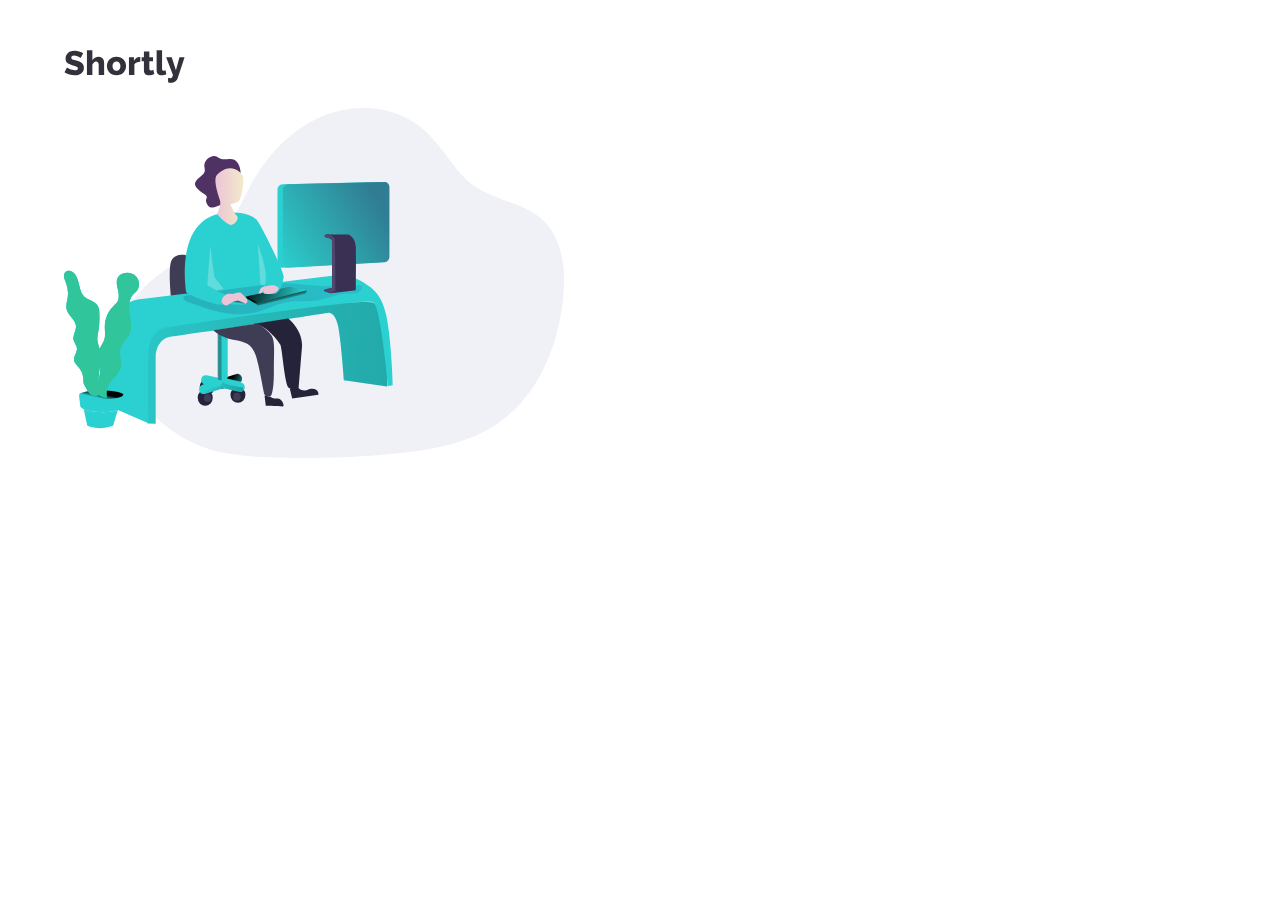
==== index.html @ 1014b9b8 "primer commit inicios" ====
<!DOCTYPE html> 
<html lang="en">
<head>
  <meta charset="UTF-8">
  <meta name="viewport" content="width=device-width, initial-scale=1.0"> <!-- displays site properly based on user's device -->

  <link rel="icon" type="image/png" sizes="32x32" href="./images/favicon-32x32.png">
  <link rel="stylesheet" href="./styles/normalize.css">
  <link rel="preconnect" href="https://fonts.googleapis.com">
  <link rel="preconnect" href="https://fonts.gstatic.com" crossorigin>
  <link href="https://fonts.googleapis.com/css2?family=Poppins:wght@500;700&display=swap" rel="stylesheet">
  <link rel="stylesheet" href="https://use.fontawesome.com/releases/v5.8.1/css/all.css" integrity="sha384-50oBUHEmvpQ+1lW4y57PTFmhCaXp0ML5d60M1M7uH2+nqUivzIebhndOJK28anvf" crossorigin="anonymous">
  <link rel="stylesheet" href="./styles/styles.css">
  <title>SHORTLY</title>
  
</head>
<body class="container">
  <header class="header">
    <a href="#"><img src="./images/logo.svg" alt="Logo"></a>
    <a id="menu-burguer-icon" href=""><i class="fas fa-bars burguer"></i></a>
  </header>
  <nav class="menu-burguer" id="menu-burguer">
    <ul>
      <div class="menu-burguer_menu">
        <li><a href="#">Features</a></li>
        <li><a href="#">Pricing</a></li>
        <li><a href="#">Resources</a></li>
      </div>
      <div class="menu-burguer_login">
        <div class="menu-burguer_login-small">
          <li><a href="#">Login</a></li>
          <li><a href="#">Sign Up</a></li>
        </div>
      </div>
    </ul>
  </nav>

  <section class="section-img">
    <img src="./images/illustration-working.svg" alt="working">
  </section>

  <script src="./js/index.js"></script>
</body>
</html>
---- styles/styles.css ----
:root { 
  /* Primary color */
  --cyan: hsl(180, 66%, 49%);
  --dark-violet: hsl(257, 27%, 26%);

  /* Secondary color */
  --red: hsl(0, 87%, 67%);

  /*  Neutral color */
  --gray: hsl(0, 0%, 75%);
  --grayish-violet: hsl(257, 7%, 63%);
  --very-dark-blue: hsl(255, 11%, 22%);
  --very-dark-violet: hsl(260, 8%, 14%);
  

  /* Typography */
  --font-size: 1.8rem;

  /* Font family */
  --font-family: 'Poppins', sans-serif;
  --font-weight-normal: 500;
  --font-weight-bold: 700;
}
html {
  box-sizing: border-box;
  font-size: 62.5%;
}
*, *:before, *:after {
  box-sizing: inherit;
}
body {
  font-family: var(--font-family);
  font-size: var(--font-size);
}
.container {
  width: 90%;
  max-width: 140rem;
  margin: 0 auto;
}

/* Header */
.header {
  padding-top: 5rem;
  display: flex;
  align-items: center;
  justify-content: space-between;
}
.header h1 {
  font-size: 3rem;
  font-weight: var(--font-weight-bold);
  margin: 0;
  padding: 0;
}
.burguer {
  font-size: 3rem;
  cursor: pointer;
  color: var(--grayish-violet);
}
.section-img {
  margin-top: 2rem;
}
.section-img  img{
  width: 500px;
  height: 350px;
  background-size: cover;
  background-position: center;
  background-repeat: no-repeat; 
}
.active {
  display: block !important;
}

.menu-burguer {
  display: none;
  position: fixed;
  width: 65%;
}
.menu-burguer ul {
  background: var(--dark-violet);
  text-align: center;
  list-style: none;
  padding: 2rem 0 ;
  border-radius: 1rem;
}
.menu-burguer ul li {
  padding: 2rem 0;
  font-weight: var(--font-weight-bold);
  color: var(--very-dark-blue);
}
.menu-burguer ul li a {
  color: white;
  text-decoration: none;
}
.menu-burguer_login {
  display: flex;
  justify-content: center;
  margin-top: 2rem;
}
.menu-burguer_login-small {
  padding-top: 2rem;
  border-top: 1px solid var(--grayish-violet);
  text-align: center;
  width: 90%;
}
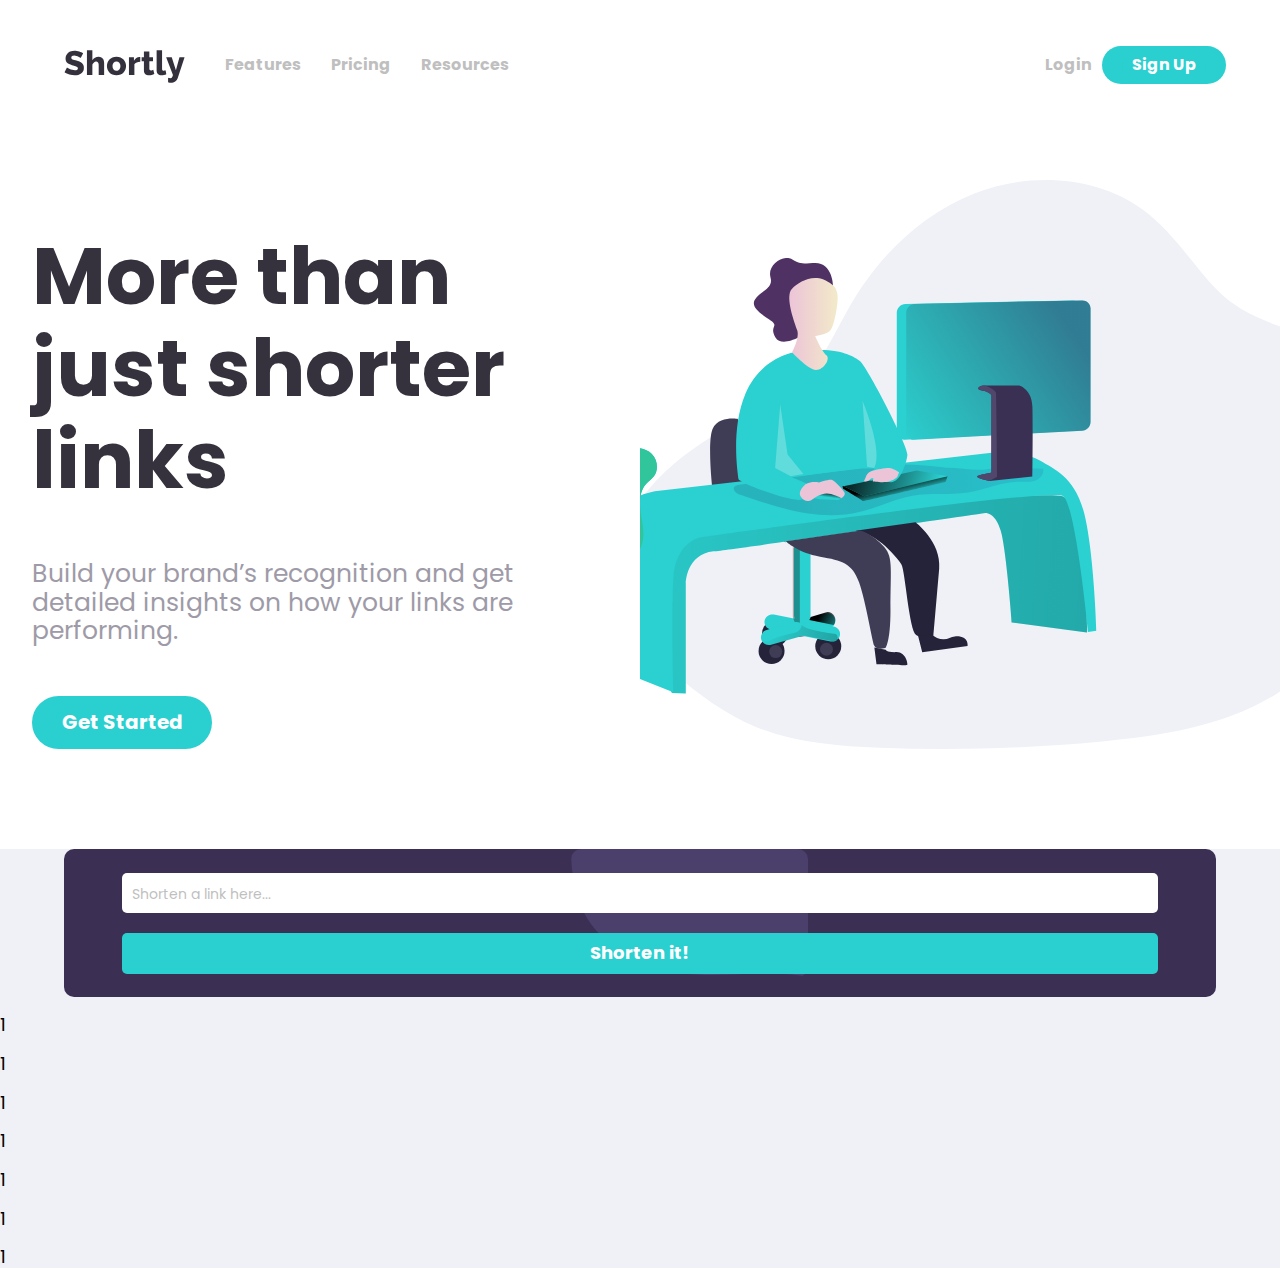
==== commit bad2685f: "Avanzando con la maquetación" ====
--- a/index.html
+++ b/index.html
@@ -1,4 +1,4 @@
-<!DOCTYPE html> 
+<!DOCTYPE html>  
 <html lang="en">
 <head>
   <meta charset="UTF-8">
@@ -14,30 +14,61 @@
   <title>SHORTLY</title>
   
 </head>
-<body class="container">
-  <header class="header">
+<body>
+  <header class="header container">
     <a href="#"><img src="./images/logo.svg" alt="Logo"></a>
-    <a id="menu-burguer-icon" href=""><i class="fas fa-bars burguer"></i></a>
+    <a class="menu-burguer-icon" id="menu-burguer-icon" href=""><i class="fas fa-bars burguer"></i></a>
+    <nav class="menu-burguer container" id="menu-burguer">
+      <ul>
+        <div class="menu-burguer_menu">
+          <li><a class="negro" href="#">Features</a></li>
+          <li><a href="#">Pricing</a></li>
+          <li><a href="#">Resources</a></li>
+        </div>
+        <div class="menu-burguer_login">
+          <div class="menu-burguer_login-small">
+            <li><a href="#">Login</a></li>
+            <li><a href="#">Sign Up</a></li>
+          </div>
+        </div>
+      </ul>
+    </nav>
   </header>
-  <nav class="menu-burguer" id="menu-burguer">
-    <ul>
-      <div class="menu-burguer_menu">
-        <li><a href="#">Features</a></li>
-        <li><a href="#">Pricing</a></li>
-        <li><a href="#">Resources</a></li>
+
+  <section class="section">
+    <div class="section-img">
+      <img src="./images/illustration-working.svg" alt="working">
+    </div>
+    <div class="section-text container">
+      <h1>More than just shorter links</h1>
+      <p>
+        Build your brand’s recognition and get detailed insights 
+        on how your links are performing.
+      </p>
+      <div class="container-button">
+        <a class="button-get" href="#">Get Started</a>
       </div>
-      <div class="menu-burguer_login">
-        <div class="menu-burguer_login-small">
-          <li><a href="#">Login</a></li>
-          <li><a href="#">Sign Up</a></li>
+    </div>
+  </section>
+
+  <main>
+    <form class="form container">
+      <div class="container-input">
+        <img class="img-shorten" src="./images/bg-shorten-mobile.svg" alt="">
+        <div class="container-input-small">
+          <input class="input-link" type="text" name="link" id="input-link" placeholder="Shorten a link here...">
+          <input class="input-submit" type="submit" value="Shorten it!">
         </div>
       </div>
-    </ul>
-  </nav>
-
-  <section class="section-img">
-    <img src="./images/illustration-working.svg" alt="working">
-  </section>
+    </form>
+    <p>1</p>
+    <p>1</p>
+    <p>1</p>
+    <p>1</p>
+    <p>1</p>
+    <p>1</p>
+    <p>1</p>
+  </main>
 
   <script src="./js/index.js"></script>
 </body>
--- a/styles/styles.css
+++ b/styles/styles.css
@@ -4,14 +4,13 @@
   --dark-violet: hsl(257, 27%, 26%);
 
   /* Secondary color */
-  --red: hsl(0, 87%, 67%);
+  --red: hsl(0, 87%, 67%); 
 
   /*  Neutral color */
   --gray: hsl(0, 0%, 75%);
   --grayish-violet: hsl(257, 7%, 63%);
   --very-dark-blue: hsl(255, 11%, 22%);
   --very-dark-violet: hsl(260, 8%, 14%);
-  
 
   /* Typography */
   --font-size: 1.8rem;
@@ -56,16 +55,7 @@
   cursor: pointer;
   color: var(--grayish-violet);
 }
-.section-img {
-  margin-top: 2rem;
-}
-.section-img  img{
-  width: 500px;
-  height: 350px;
-  background-size: cover;
-  background-position: center;
-  background-repeat: no-repeat; 
-}
+ 
 .active {
   display: block !important;
 }
@@ -73,7 +63,73 @@
 .menu-burguer {
   display: none;
   position: fixed;
-  width: 65%;
+  left: 20px;
+  top: 80px;
+  width: 90%;
+}
+@media (min-width: 768px) {
+  .header {
+    align-items: flex-start;
+  }
+  .menu-burguer {
+    display: block;
+    position: relative;
+    top: -50px;
+  }
+  .menu-burguer ul {
+    background: none !important;
+    display: flex;
+    justify-content: space-between;
+    align-items: flex-start;
+    font-size: 1.6rem;
+  }
+  .menu-burguer ul li a {
+    color: var(--gray) !important;
+    text-decoration: none;
+  }
+  .menu-burguer ul li a:hover {
+    color: var(--grayish-violet) !important;
+    transition: 0.3s ease;
+  }
+  .menu-burguer-icon {
+    display: none;
+  }
+  .menu-burguer_menu {
+    display: flex;
+    gap: 3rem;
+    margin-left: 2rem;
+  }
+  .menu-burguer_login {
+    display: flex;
+    justify-content: center;
+    margin-top: 0 !important;
+  }
+  .menu-burguer_login-small {
+    display: flex;
+    align-items: flex-start;
+    padding-top: 0rem !important;
+    border-top: none !important;
+    text-align: center;
+    width: 100% !important;
+  }
+  
+  .menu-burguer_login-small li:nth-child(2) {
+    background: var(--cyan);
+    padding: 0rem 1rem !important;
+    margin: 1rem 1rem;
+    display: block;
+    border-radius: 2rem;
+    color: white !important;
+  }
+  .menu-burguer_login-small li:nth-child(2) a{
+    padding: 1rem 1rem;
+    margin: 0 1rem;
+    color: white !important;
+  }
+  .menu-burguer_login-small li:nth-child(2) a:hover{
+    color: white !important;
+    transition: 0.3s ease;
+  }
 }
 .menu-burguer ul {
   background: var(--dark-violet);
@@ -102,5 +158,145 @@
   text-align: center;
   width: 90%;
 }
-
-
+.menu-burguer_login-small li:nth-child(2) a{
+  background: var(--cyan);
+  padding: 1rem 1rem;
+  margin: 0 1rem;
+  display: block;
+  border-radius: 2rem;
+}
+.menu-burguer_login-small li:nth-child(2) a:hover{
+  background-color: hsl(180, 45%, 68%);
+  transition: 0.3s ease;
+}
+.section-text {
+  margin-top: 5rem;
+}
+@media (min-width: 768px) {
+  .section {
+    display: grid;
+    grid-template-columns: repeat(2, 1fr);
+  }
+  .section-img {
+    order: 2;
+    padding-top: 0 !important;
+  }
+  .section-text h1 {
+    font-size: 8rem !important;
+    text-align: start !important;
+    margin-top: 0 !important;
+  }
+  .section-text p {
+    text-align: start !important;
+    font-size: 2.5rem;
+  }
+
+  .container-button {
+    justify-content: flex-start !important;
+    margin-top: 5rem;
+  }
+  .button-get {
+    font-size: 2rem;
+  }
+}
+  
+
+.section-text h1 {
+  font-size: 4rem;
+  text-align: center;
+  color: var(--very-dark-blue);
+}
+.section-text p {
+  text-align: center;
+  color: var(--grayish-violet);
+}
+.container-button {
+  display: flex;
+  justify-content: center;
+  margin-top: 5rem;
+}
+.button-get {
+  display: flex;
+  justify-content: center;
+  background-color: var(--cyan);
+  padding: 1.5rem 2rem;
+  font-weight: bold;
+  color: white;
+  text-decoration: none;
+  width: 18rem;
+  border-radius: 4rem;
+}
+.button-get:hover {
+  background-color: hsl(180, 45%, 68%);
+  transition: 0.3s ease;
+}
+.section-img {
+  padding-top: 5rem;
+}
+.section-img img{
+  width: 100%;
+  height: 100%;
+  object-fit: cover;
+}
+main {
+  margin-top: 10rem;
+  background-color: #f0f1f6;
+}
+.form {
+  background-color: var(--dark-violet);
+  border-radius: 1rem;
+  padding: 1rem;
+}
+.container-input {
+  display: flex;
+  flex-direction: column;
+  align-items: center;
+  justify-content: center;
+  gap: 2rem;
+  /* background-image: url('../images/bg-shorten-mobile.svg');
+  opacity: 0.5;
+  background-repeat: no-repeat;
+  background-size: cover;
+  background-position: center;
+  padding: 2rem; */
+}
+.img-shorten {
+  position: relative;
+  left: 49px;
+  bottom: 10px;
+  border-radius: 1rem;
+}
+.container-input-small {
+  display: flex;
+  flex-direction: column;
+  align-items: center;
+  justify-content: center;
+  gap: 2rem;
+  position: absolute;
+  width: 90%;
+}
+.input-link {
+  padding: 1rem;
+  width: 90%;
+  border-radius: 0.5rem;
+  border: none;
+  outline: none;
+}
+.input-link::placeholder {
+  font-size: 1.4rem;
+  color: var(--gray);
+}
+.input-submit {
+  padding: 1rem;
+  width: 90%;
+  border-radius: 0.5rem;
+  border: none;
+  outline: none;
+  color: white;
+  background-color: var(--cyan);
+  font-weight: bold;
+}
+.input-submit:hover {
+  background-color: hsl(180, 45%, 68%);
+  transition: 0.3s ease;
+}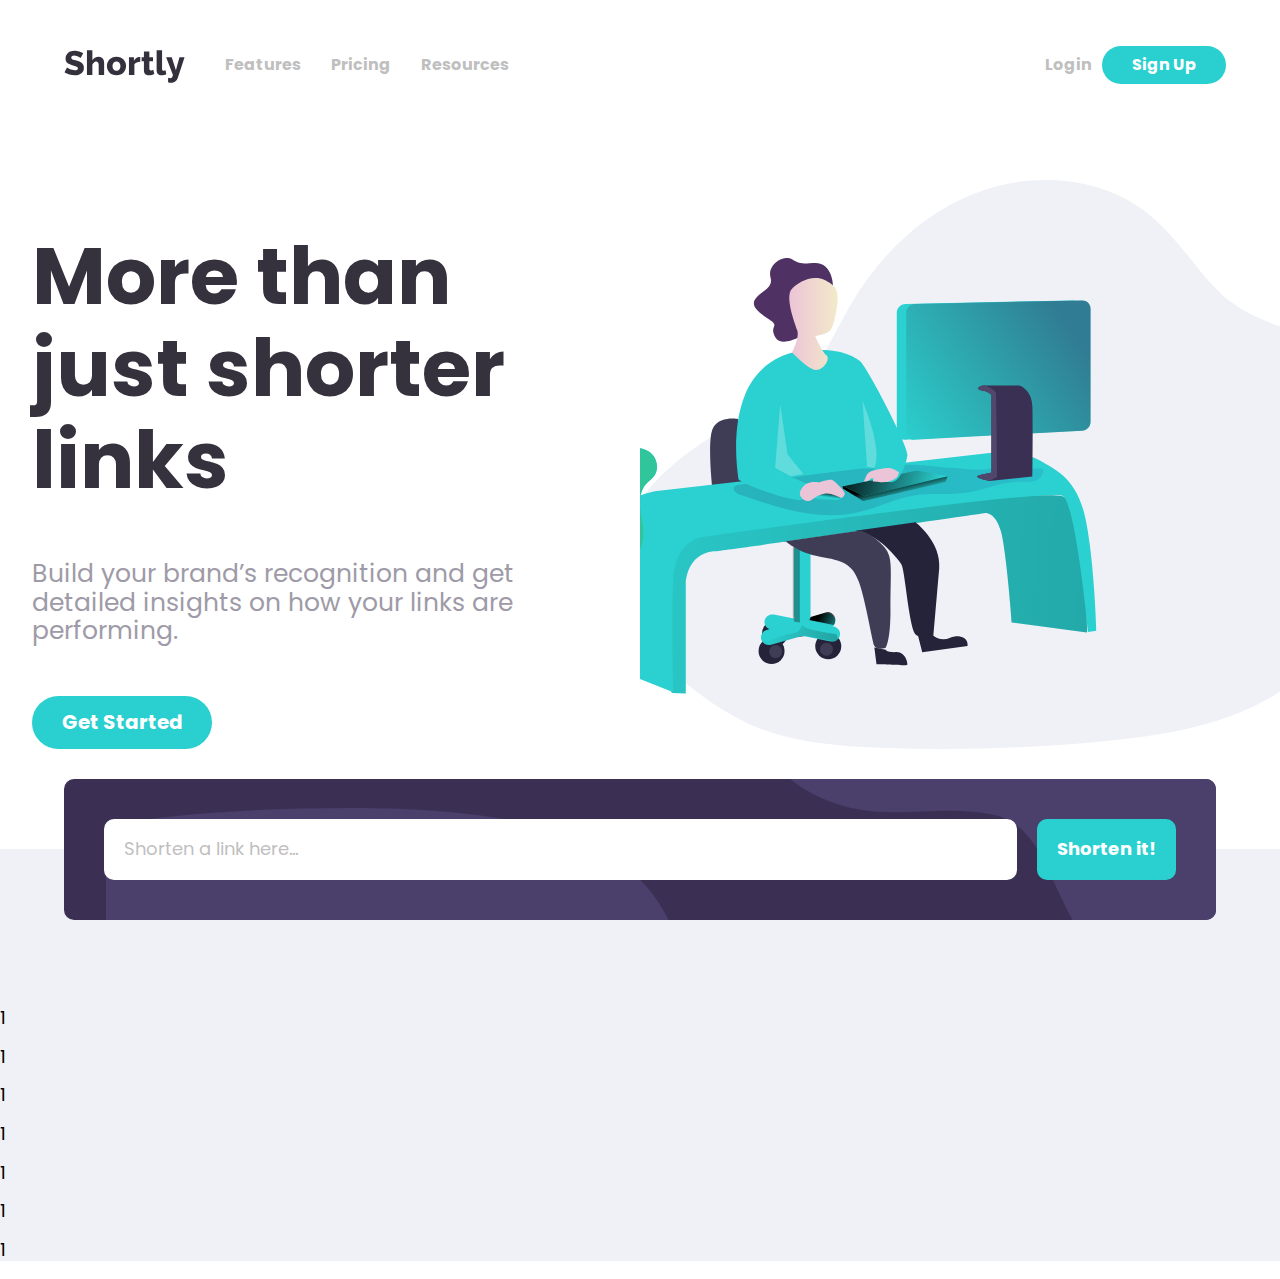
==== commit 9d7661be: "validación de formulario" ====
--- a/index.html
+++ b/index.html
@@ -52,12 +52,13 @@
   </section>
 
   <main>
-    <form class="form container">
+    <form class="form container" id="form">
       <div class="container-input">
-        <img class="img-shorten" src="./images/bg-shorten-mobile.svg" alt="">
         <div class="container-input-small">
-          <input class="input-link" type="text" name="link" id="input-link" placeholder="Shorten a link here...">
-          <input class="input-submit" type="submit" value="Shorten it!">
+          <div class="container-input-link" id="container-input-link">
+            <input class="input-link" type="text" name="link" id="input-link" placeholder="Shorten a link here...">
+          </div>
+          <input class="input-submit" type="submit" value="Shorten it!" id="input-submit">
         </div>
       </div>
     </form>
@@ -68,6 +69,7 @@
     <p>1</p>
     <p>1</p>
     <p>1</p>
+   
   </main>
 
   <script src="./js/index.js"></script>
--- a/styles/styles.css
+++ b/styles/styles.css
@@ -199,8 +199,6 @@
     font-size: 2rem;
   }
 }
-  
-
 .section-text h1 {
   font-size: 4rem;
   text-align: center;
@@ -241,11 +239,14 @@
 main {
   margin-top: 10rem;
   background-color: #f0f1f6;
+ 
 }
 .form {
   background-color: var(--dark-violet);
   border-radius: 1rem;
-  padding: 1rem;
+  position: relative;
+  top: -7rem;
+  
 }
 .container-input {
   display: flex;
@@ -253,17 +254,41 @@
   align-items: center;
   justify-content: center;
   gap: 2rem;
-  /* background-image: url('../images/bg-shorten-mobile.svg');
-  opacity: 0.5;
+  height: 100%;
+  width: 100%;
+  background-image: url('../images/bg-shorten-mobile.svg');
   background-repeat: no-repeat;
-  background-size: cover;
-  background-position: center;
-  padding: 2rem; */
-}
+  background-position: right top;
+  padding: 2rem;
+  border-radius: 1rem;
+}
+@media (min-width: 768px) {
+  .container-input {
+    padding: 4rem;
+    background-image: url('../images/bg-shorten-desktop.svg');
+    background-repeat: no-repeat;
+    background-position: right top;
+  }
+  .container-input-small {
+    flex-direction: row !important;
+  }
+  .input-submit {
+    padding: 2rem !important;
+    width: auto !important;
+    border-radius: 1rem !important;
+  }
+  .input-link {
+    padding: 2rem !important;
+    border-radius: 1rem !important;
+   
+  }
+  .input-link::placeholder {
+    font-size: 1.8rem !important;
+  }
+}
+  
+
 .img-shorten {
-  position: relative;
-  left: 49px;
-  bottom: 10px;
   border-radius: 1rem;
 }
 .container-input-small {
@@ -272,12 +297,14 @@
   align-items: center;
   justify-content: center;
   gap: 2rem;
-  position: absolute;
-  width: 90%;
+  width: 100%;
+}
+.container-input-link {
+  width: 100%;
 }
 .input-link {
-  padding: 1rem;
-  width: 90%;
+  padding: 1.2rem;
+  width: 100%;
   border-radius: 0.5rem;
   border: none;
   outline: none;
@@ -287,8 +314,8 @@
   color: var(--gray);
 }
 .input-submit {
-  padding: 1rem;
-  width: 90%;
+  padding: 1.2rem;
+  width: 100%;
   border-radius: 0.5rem;
   border: none;
   outline: none;
@@ -299,4 +326,20 @@
 .input-submit:hover {
   background-color: hsl(180, 45%, 68%);
   transition: 0.3s ease;
+}
+.border-red {
+  border: 3px solid var(--red) !important;
+}
+.text-red {
+  color: var(--red) !important;
+}
+.text-red::placeholder {
+  color: var(--red) !important;
+}
+.margin-none {
+  margin: 0.5rem 0;
+}
+.text-small {
+  font-size: 1.2rem;
+  font-style: italic;
 }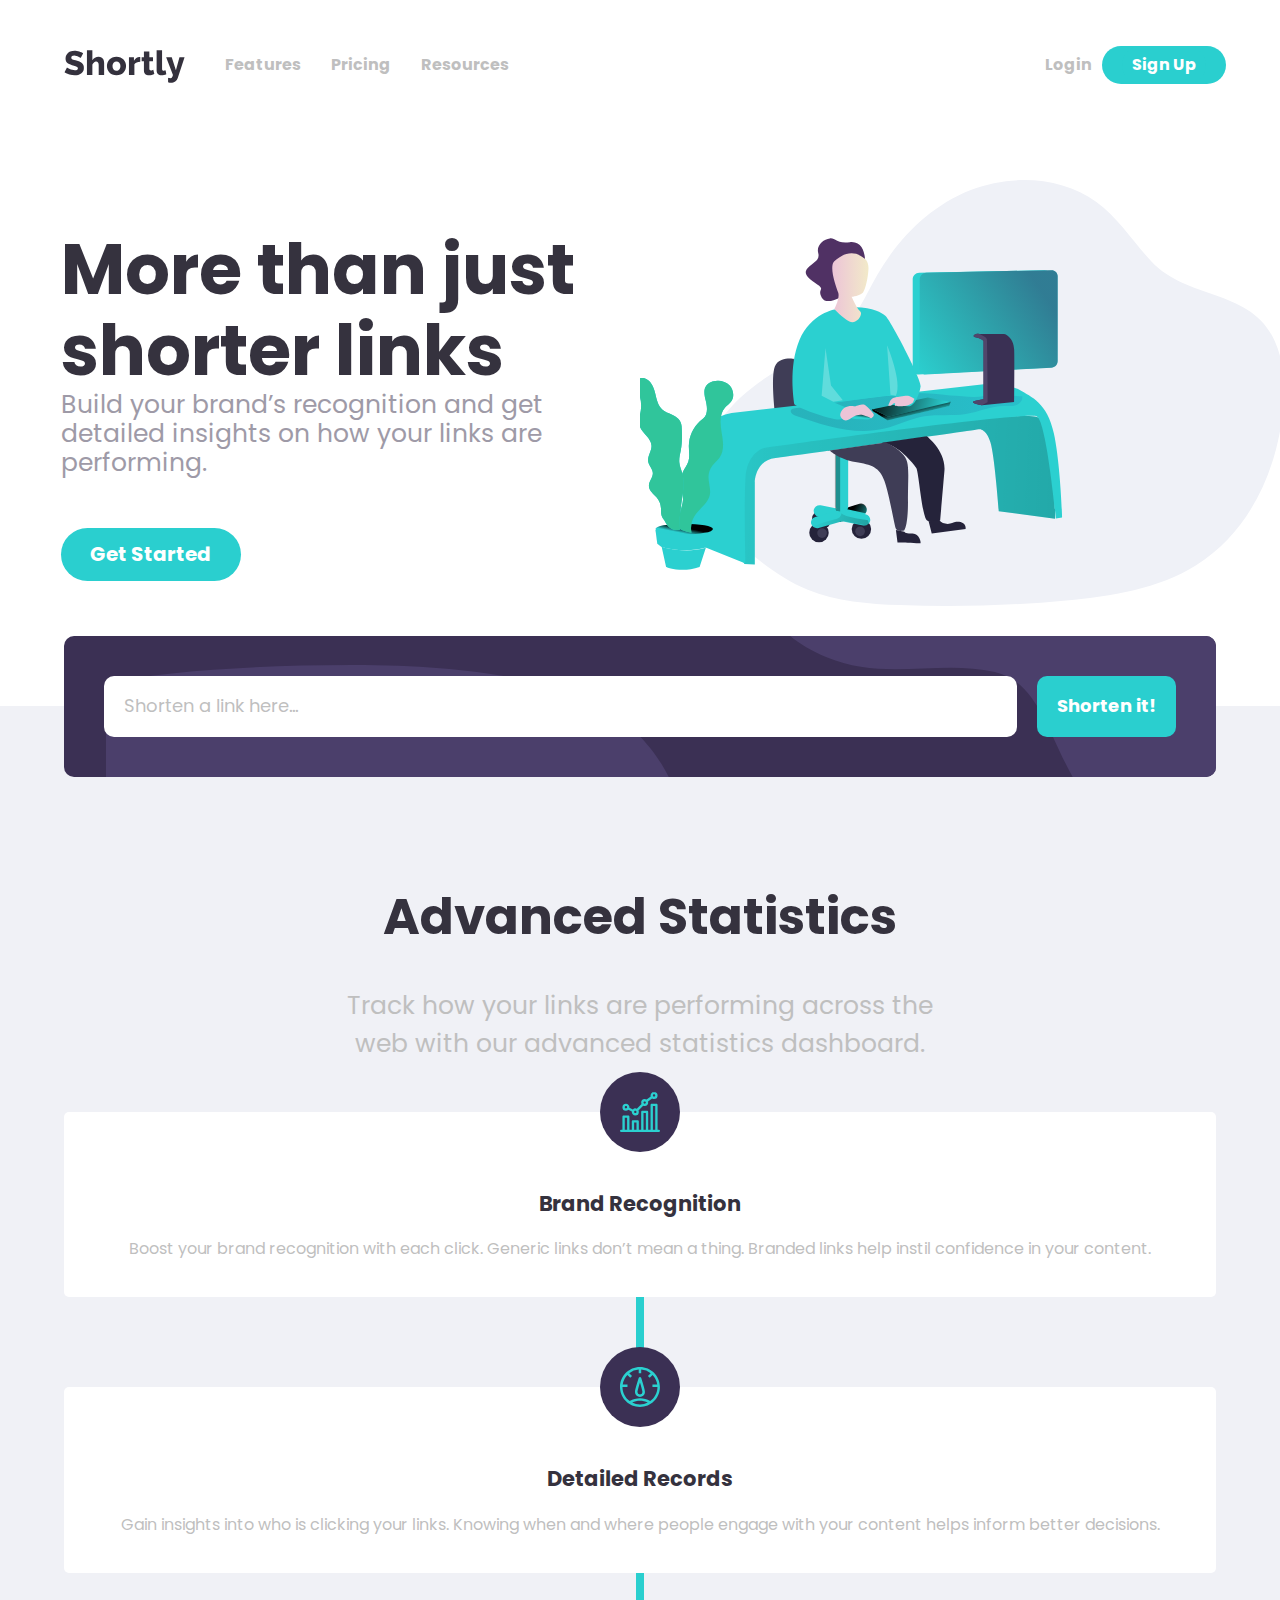
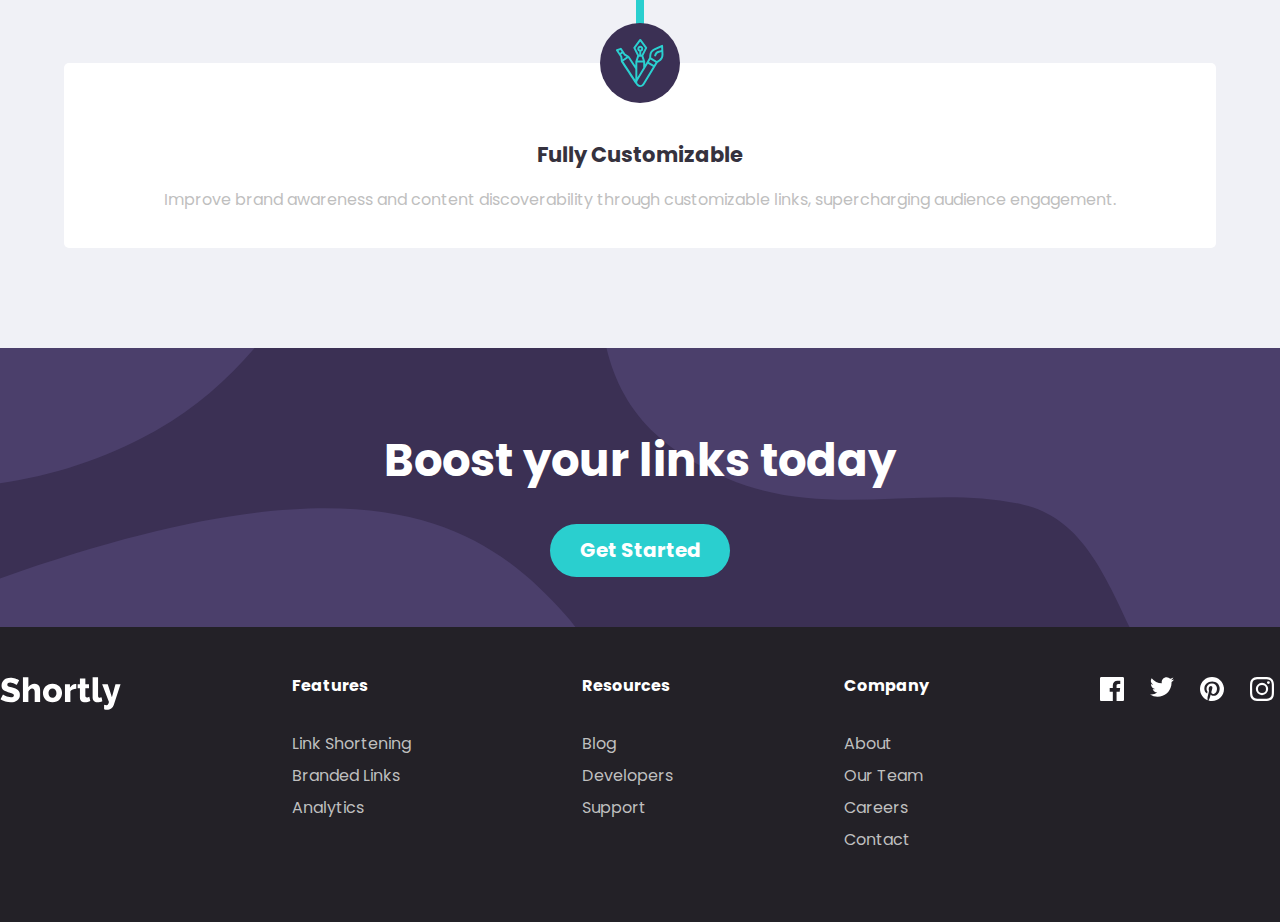
==== commit 18d31041: "maquetación terminada" ====
--- a/index.html
+++ b/index.html
@@ -35,17 +35,17 @@
     </nav>
   </header>
 
-  <section class="section">
+  <section class="section ">
     <div class="section-img">
       <img src="./images/illustration-working.svg" alt="working">
     </div>
     <div class="section-text container">
-      <h1>More than just shorter links</h1>
-      <p>
+      <h1 class="container">More than just shorter links</h1>
+      <p class="container">
         Build your brand’s recognition and get detailed insights 
         on how your links are performing.
       </p>
-      <div class="container-button">
+      <div class="container-button container">
         <a class="button-get" href="#">Get Started</a>
       </div>
     </div>
@@ -62,15 +62,137 @@
         </div>
       </div>
     </form>
-    <p>1</p>
-    <p>1</p>
-    <p>1</p>
-    <p>1</p>
-    <p>1</p>
-    <p>1</p>
-    <p>1</p>
+    <div class="resultado container" id="resultado">
+      <!-- <div class="container-resultado">
+        <p>https://www.luismario.com</p>
+        <div class="container-copy">
+          <a href="#">https://rel.ink/k4IKyk</a>
+          <input class="input-submit button-copy" type="submit" value="Copy" id="input-submit-copy">
+        </div>
+      </div> -->
+    </div>
+    
+    <section class="main-section container">
+      <h2>Advanced Statistics</h2>
+      <p>
+        Track how your links are performing across the web with our 
+        advanced statistics dashboard.
+      </p>
+    </section>
+    <section class="cards container">
+      <div class="container-lineCard first">
+        <div class="container-card">
+          <div class="container-card_img">
+            <img src="./images/icon-brand-recognition.svg" alt="icon brand Recognition">
+          </div>
+          <h3>Brand Recognition</h3>
+          <p>
+            Boost your brand recognition with each click. Generic links don’t 
+            mean a thing. Branded links help instil confidence in your content.
+          </p>
+        </div>
+
+        <div class="container-linea-vertical">
+          <div class="linea-vertical"></div>
+        </div>
+
+      </div>
+  
+      <div class="container-lineCard second">
+        <div class="container-card">
+          <div class="container-card_img">
+            <img src="./images/icon-detailed-records.svg" alt="icon Detailed Records">
+          </div>
+          <h3>Detailed Records</h3>
+          <p>
+            Gain insights into who is clicking your links. Knowing when and where 
+            people engage with your content helps inform better decisions.
+          </p>
+        </div>
+        <div class="container-linea-vertical">
+          <div class="linea-vertical second-line"></div>
+        </div>
+      </div>
+
+      <div class="container-lineCard third">
+        <div class="container-card ">
+          <div class="container-card_img">
+            <img src="./images/icon-fully-customizable.svg" alt="icon Fully Customizable">
+          </div>
+          <h3>Fully Customizable</h3>
+          <p>
+            Improve brand awareness and content discoverability through customizable 
+            links, supercharging audience engagement.
+          </p>
+        </div>
+      </div>
+
+    </section>
+    
    
+    <section class="section-boots ">
+      <div class="container-section-boots">
+        <div class="container boots">
+          <h2 class="section-boots-text">Boost your links today</h2>
+          <div class="container-button button-boots">
+            <a class="button-get" href="#">Get Started</a>
+          </div>
+        </div>
+      </div>
+    </section>
   </main>
+
+  <footer class="footer">
+    <div class="container-footer container">
+      <a href="#" class="logo-footer">
+        <svg xmlns="http://www.w3.org/2000/svg" width="121" height="33"><path fill="#fff" d="M16.715 7.932c-.068-.09-.306-.26-.714-.51s-.918-.51-1.53-.782-1.281-.51-2.006-.714a8.005 8.005 0 00-2.176-.306c-1.995 0-2.992.669-2.992 2.006 0 .408.107.748.323 1.02.215.272.532.516.952.731.419.215.946.414 1.58.595l1.406.393.805.219c1.156.317 2.198.663 3.128 1.037.929.374 1.717.839 2.363 1.394a5.647 5.647 0 011.496 2.023c.35.793.527 1.745.527 2.856 0 1.36-.255 2.51-.765 3.451-.51.94-1.185 1.7-2.023 2.278-.84.578-1.802.997-2.89 1.258-1.088.26-2.21.391-3.366.391a19.68 19.68 0 01-5.44-.799c-.884-.26-1.74-.572-2.567-.935A14.358 14.358 0 01.53 22.28l2.448-4.862c.09.113.385.329.884.646.498.317 1.116.635 1.853.952.736.317 1.558.6 2.465.85.906.25 1.824.374 2.754.374 1.972 0 2.958-.6 2.958-1.802 0-.453-.148-.827-.442-1.122-.295-.295-.703-.561-1.224-.799a12.455 12.455 0 00-1.504-.56l-1.702-.495-.976-.288c-1.111-.34-2.074-.708-2.89-1.105-.816-.397-1.49-.856-2.023-1.377a5.003 5.003 0 01-1.19-1.802c-.261-.68-.391-1.473-.391-2.38 0-1.27.238-2.391.714-3.366a7.266 7.266 0 011.938-2.465 8.435 8.435 0 012.839-1.513c1.076-.34 2.215-.51 3.417-.51.838 0 1.666.08 2.482.238.816.159 1.598.363 2.346.612.748.25 1.445.533 2.09.85.647.317 1.242.635 1.786.952l-2.448 4.624zM40.139 25h-5.44V14.97c0-1.156-.227-2.006-.68-2.55-.454-.544-1.077-.816-1.87-.816-.318 0-.663.074-1.037.221a4.173 4.173 0 00-1.088.646 5.827 5.827 0 00-.97 1.003 4.4 4.4 0 00-.68 1.292V25h-5.44V.18h5.44v9.962a6.786 6.786 0 012.602-2.465c1.076-.578 2.26-.867 3.553-.867 1.201 0 2.17.21 2.907.629.736.42 1.303.952 1.7 1.598.396.646.663 1.371.799 2.176.136.805.204 1.592.204 2.363V25zm12.34.34c-1.519 0-2.873-.25-4.063-.748-1.19-.499-2.193-1.173-3.01-2.023a8.54 8.54 0 01-1.852-2.958 9.97 9.97 0 01-.63-3.519c0-1.224.21-2.397.63-3.519a8.54 8.54 0 011.853-2.958c.816-.85 1.819-1.53 3.009-2.04s2.544-.765 4.063-.765c1.519 0 2.867.255 4.046.765 1.179.51 2.176 1.19 2.992 2.04a8.754 8.754 0 011.87 2.958 9.736 9.736 0 01.646 3.519 9.97 9.97 0 01-.63 3.519 8.54 8.54 0 01-1.852 2.958c-.816.85-1.82 1.524-3.01 2.023-1.19.499-2.543.748-4.062.748zM48.5 16.092c0 1.405.374 2.533 1.122 3.383.748.85 1.7 1.275 2.856 1.275a3.59 3.59 0 001.564-.34c.476-.227.89-.544 1.24-.952a4.57 4.57 0 00.834-1.479 5.632 5.632 0 00.306-1.887c0-1.405-.374-2.533-1.122-3.383-.748-.85-1.689-1.275-2.822-1.275a3.702 3.702 0 00-2.84 1.292 4.57 4.57 0 00-.832 1.479 5.632 5.632 0 00-.306 1.887zm27.776-4.284c-1.315.023-2.505.238-3.57.646-1.065.408-1.836 1.02-2.312 1.836V25h-5.44V7.15h4.998v3.604c.612-1.201 1.4-2.142 2.363-2.822.963-.68 1.989-1.031 3.077-1.054h.544c.113 0 .227.011.34.034v4.896zm14.074 12.24a21.71 21.71 0 01-2.567.884c-.963.272-1.932.408-2.907.408-.68 0-1.32-.085-1.92-.255a4.286 4.286 0 01-1.582-.816c-.453-.374-.81-.867-1.07-1.479-.262-.612-.392-1.349-.392-2.21v-9.316h-2.278V7.15h2.278V1.472h5.44V7.15h3.638v4.114h-3.638v7.446c0 .59.147 1.014.442 1.275.295.26.669.391 1.122.391.408 0 .827-.068 1.258-.204.43-.136.805-.283 1.122-.442l1.054 4.318zM92.627.18h5.44v18.462c0 1.36.578 2.04 1.734 2.04.272 0 .572-.04.901-.119.329-.08.63-.198.901-.357l.714 4.08c-.68.317-1.462.567-2.346.748-.884.181-1.711.272-2.482.272-1.564 0-2.765-.408-3.604-1.224-.839-.816-1.258-1.995-1.258-3.536V.18zm11.456 27.506c.454.159.879.272 1.275.34a6.4 6.4 0 001.071.102c.658 0 1.168-.227 1.53-.68.363-.453.692-1.27.986-2.448l-6.8-17.85h5.61l4.148 13.192 3.57-13.192h5.1l-6.8 20.74a7.106 7.106 0 01-2.55 3.587c-1.224.918-2.674 1.377-4.352 1.377a8.17 8.17 0 01-1.377-.119 7.516 7.516 0 01-1.41-.391v-4.658z"/></svg>
+      </a>
+
+      <div class="footer-text">
+        <p>Features</p>
+        <ul>
+          <li><a href="#">Link Shortening</a></li>
+          <li><a href="#">Branded Links</a></li>
+          <li><a href="#">Analytics</a></li>
+        </ul>
+      </div>
+      
+      <div class="footer-text">
+        <p>Resources</p>
+        <ul>
+          <li><a href="#">Blog</a></li>
+          <li><a href="#">Developers</a></li>
+          <li><a href="#">Support</a></li>
+        </ul>
+      </div>
+
+      <div class="footer-text">
+        <p>Company</p>
+        <ul>
+          <li><a href="#">About</a></li>
+          <li><a href="#">Our Team</a></li>
+          <li><a href="#">Careers</a></li>
+          <li><a href="#">Contact</a></li>
+        </ul>
+      </div>
+
+      <div class="footer-redes">
+        <a href="#">
+          <svg xmlns="http://www.w3.org/2000/svg" width="24" height="24"><path fill="#FFF" d="M22.675 0H1.325C.593 0 0 .593 0 1.325v21.351C0 23.407.593 24 1.325 24H12.82v-9.294H9.692v-3.622h3.128V8.413c0-3.1 1.893-4.788 4.659-4.788 1.325 0 2.463.099 2.795.143v3.24l-1.918.001c-1.504 0-1.795.715-1.795 1.763v2.313h3.587l-.467 3.622h-3.12V24h6.116c.73 0 1.323-.593 1.323-1.325V1.325C24 .593 23.407 0 22.675 0z"/></svg>
+        </a>
+        <a href="#">
+          <svg xmlns="http://www.w3.org/2000/svg" width="24" height="20"><path fill="#FFF" d="M24 2.557a9.83 9.83 0 01-2.828.775A4.932 4.932 0 0023.337.608a9.864 9.864 0 01-3.127 1.195A4.916 4.916 0 0016.616.248c-3.179 0-5.515 2.966-4.797 6.045A13.978 13.978 0 011.671 1.149a4.93 4.93 0 001.523 6.574 4.903 4.903 0 01-2.229-.616c-.054 2.281 1.581 4.415 3.949 4.89a4.935 4.935 0 01-2.224.084 4.928 4.928 0 004.6 3.419A9.9 9.9 0 010 17.54a13.94 13.94 0 007.548 2.212c9.142 0 14.307-7.721 13.995-14.646A10.025 10.025 0 0024 2.557z"/></svg>
+        </a>
+        <a href="#">
+          <svg xmlns="http://www.w3.org/2000/svg" width="24" height="24"><path fill="#FFF" d="M12 0C5.373 0 0 5.372 0 12c0 5.084 3.163 9.426 7.627 11.174-.105-.949-.2-2.405.042-3.441.218-.937 1.407-5.965 1.407-5.965s-.359-.719-.359-1.782c0-1.668.967-2.914 2.171-2.914 1.023 0 1.518.769 1.518 1.69 0 1.029-.655 2.568-.994 3.995-.283 1.194.599 2.169 1.777 2.169 2.133 0 3.772-2.249 3.772-5.495 0-2.873-2.064-4.882-5.012-4.882-3.414 0-5.418 2.561-5.418 5.207 0 1.031.397 2.138.893 2.738a.36.36 0 01.083.345l-.333 1.36c-.053.22-.174.267-.402.161-1.499-.698-2.436-2.889-2.436-4.649 0-3.785 2.75-7.262 7.929-7.262 4.163 0 7.398 2.967 7.398 6.931 0 4.136-2.607 7.464-6.227 7.464-1.216 0-2.359-.631-2.75-1.378l-.748 2.853c-.271 1.043-1.002 2.35-1.492 3.146C9.57 23.812 10.763 24 12 24c6.627 0 12-5.373 12-12 0-6.628-5.373-12-12-12z"/></svg>
+        </a>
+        <a href="#">
+          <svg xmlns="http://www.w3.org/2000/svg" width="24" height="24"><path fill="#FFF" d="M12 2.163c3.204 0 3.584.012 4.85.07 3.252.148 4.771 1.691 4.919 4.919.058 1.265.069 1.645.069 4.849 0 3.205-.012 3.584-.069 4.849-.149 3.225-1.664 4.771-4.919 4.919-1.266.058-1.644.07-4.85.07-3.204 0-3.584-.012-4.849-.07-3.26-.149-4.771-1.699-4.919-4.92-.058-1.265-.07-1.644-.07-4.849 0-3.204.013-3.583.07-4.849.149-3.227 1.664-4.771 4.919-4.919 1.266-.057 1.645-.069 4.849-.069zM12 0C8.741 0 8.333.014 7.053.072 2.695.272.273 2.69.073 7.052.014 8.333 0 8.741 0 12c0 3.259.014 3.668.072 4.948.2 4.358 2.618 6.78 6.98 6.98C8.333 23.986 8.741 24 12 24c3.259 0 3.668-.014 4.948-.072 4.354-.2 6.782-2.618 6.979-6.98.059-1.28.073-1.689.073-4.948 0-3.259-.014-3.667-.072-4.947-.196-4.354-2.617-6.78-6.979-6.98C15.668.014 15.259 0 12 0zm0 5.838a6.162 6.162 0 100 12.324 6.162 6.162 0 000-12.324zM12 16a4 4 0 110-8 4 4 0 010 8zm6.406-11.845a1.44 1.44 0 100 2.881 1.44 1.44 0 000-2.881z"/></svg>
+        </a>
+      </div>
+    </div>
+  </footer>
+
 
   <script src="./js/index.js"></script>
 </body>
--- a/styles/styles.css
+++ b/styles/styles.css
@@ -182,7 +182,7 @@
     padding-top: 0 !important;
   }
   .section-text h1 {
-    font-size: 8rem !important;
+    font-size: 7rem !important;
     text-align: start !important;
     margin-top: 0 !important;
   }
@@ -313,6 +313,7 @@
   font-size: 1.4rem;
   color: var(--gray);
 }
+
 .input-submit {
   padding: 1.2rem;
   width: 100%;
@@ -339,7 +340,288 @@
 .margin-none {
   margin: 0.5rem 0;
 }
+.margin-bottom {
+  margin-bottom: 2.5rem;
+}
 .text-small {
   font-size: 1.2rem;
   font-style: italic;
+}
+.main-section {
+  text-align: center;
+  width: 80%;
+}
+.main-section h2 {
+  color: var(--very-dark-blue);
+}
+.main-section p {
+  color: var(--gray);
+  font-size: 1.6rem;
+  line-height: 1.5;
+}
+@media (min-width: 768px) {
+  .main-section {
+    width: 50%  !important; 
+  }
+  .main-section h2 {
+    font-size: 5rem;
+  }
+  .main-section p {
+    font-size: 2.5rem !important;
+  }
+}
+.cards {
+  margin-top: 5rem;
+}
+
+@media (min-width: 1440px) {
+  .cards {
+    display: flex;
+    
+  }
+  .container-lineCard {
+    display: flex;
+  }
+  .container-card {
+    margin-bottom: 10rem;
+    align-items: flex-start !important;
+  }
+  .container-card p {
+    text-align: start !important;
+    font-size: 1.8rem !important;
+    
+  }
+  .container-linea-vertical {
+    position: relative;
+    top: 0;
+    align-items: center;
+  }
+  .linea-vertical{
+    width: 5rem !important;
+    height: 0.8rem !important;
+    background-color: var(--cyan);
+    position: relative;
+    bottom: 5rem;
+  }
+  .second-line {
+    position: relative;
+    top: -9rem;
+  }
+  .second {
+    position: relative;
+    top: 4rem;
+  }
+  .third {
+    position: relative;
+    top: 8rem;
+  }
+  
+  
+}
+  
+.container-card {
+  background-color: white;
+  padding: 0rem 2rem 2rem 2rem; 
+  display: flex;
+  flex-direction: column;
+  align-items: center;
+  border-radius: 0.5rem;
+  width: 100%;
+}
+.container-card h3 {
+  margin-top: 0;
+  color: var(--very-dark-blue);
+}
+.container-card p {
+  text-align: center;
+  font-size: 1.6rem;
+  margin-top: 0;
+  color: var(--gray);
+  line-height: 1.5;
+}
+.container-card_img {
+  background-color: var(--dark-violet);
+  width: 8rem;
+  height: 8rem;
+  border-radius: 50%;
+  display: flex;
+  justify-content: center;
+  align-items: center;
+  position: relative;
+  top: -4rem;
+}
+
+
+.container-linea-vertical {
+  display: flex;
+  justify-content: center;
+}
+.linea-vertical{
+  width: 0.8rem;
+  height: 9rem;
+  background-color: var(--cyan);
+}
+
+.section-boots {
+  margin-top: 10rem;
+  background-color: var(--dark-violet);
+  
+}
+.container-section-boots {
+  background-image: url('../images/bg-boost-mobile.svg');
+  background-repeat: no-repeat;
+  background-position: right top;
+  padding: 8rem 0;
+}
+@media (min-width: 768px) {
+  .container-section-boots {
+    background-image: url('../images/bg-boost-desktop.svg');
+    background-repeat: no-repeat;
+    background-position: right top;
+    background-size: cover;
+    padding: 5rem 0 !important;
+  }
+  .section-boots-text {
+    font-size: 4.5rem;
+  }
+} 
+.boots {
+  display: flex;
+  flex-direction: column;
+  align-items: center;
+  justify-content: center;
+}
+.section-boots-text {
+  text-align: center;
+  color: white;
+}
+.button-boots {
+  margin-top: 0;
+}
+  
+footer {
+  background: var(--very-dark-violet);
+  padding: 5rem 0;
+}
+footer .container-footer {
+  display: flex;
+  flex-direction: column;
+  align-items: center;
+  justify-content: center;
+  gap: 2rem;
+  width: 100%;
+}
+@media (min-width: 768px) {
+  footer .container-footer {
+    flex-direction: row;
+    justify-content: space-between;
+    align-items: flex-start;
+  }
+  
+  .footer-text {
+    align-items: flex-start !important;
+  }
+  .footer-text ul {
+    text-align: left !important;
+   
+  }
+}
+.logo-footer {
+  margin-bottom: 2rem;
+}
+.footer-text {
+  display: flex;
+  flex-direction: column;
+  align-items: center;
+  color: white;
+  font-size: 1.6rem;
+}
+.footer-text p {
+  font-weight: bold;
+  margin-top: 0;
+}
+.footer-text ul {
+  list-style: none;
+  text-align: center;
+  padding: 0;
+  line-height: 2;
+}
+.footer-text ul li a {
+  color: var(--gray);
+  text-decoration: none;
+}
+.footer-text ul li a:hover {
+  color: var(--cyan);
+}
+
+.footer-redes {
+  display: flex;
+  gap: 2rem;
+}
+.footer-redes a svg {
+  width: 3rem;
+  height: 3rem;
+  
+}
+.footer-redes a svg path:hover {
+  fill: var(--cyan);
+}
+
+.container-resultado {
+  background: white;
+  border-radius: 1rem;
+  margin-bottom: 2rem;
+  
+}
+@media (min-width: 768px) {
+  .container-resultado {
+    display: flex;
+    padding: 2rem;
+  }
+  .resultado p {
+    display: flex;
+    align-items: center;
+    border-bottom: none !important;
+    width: 100%;
+    padding: 0 2rem!important;
+    margin: 0;
+    font-size: 1.8rem !important;
+    color: var(--very-dark-blue);
+  }
+  
+  .container-copy {
+    display: flex;
+    align-items: center;
+    gap: 2rem;
+    padding: 0 !important;
+  }
+  .button-copy {
+    padding: 1rem 2rem !important;
+    margin-top: 0 !important;
+    font-size: 1.8rem !important;
+  }
+  .container-copy a {
+    font-size: 1.8rem !important;
+  }
+}
+  
+
+
+.resultado p {
+  border-bottom: 1px solid var(--gray);
+  width: 100%;
+  padding: 2rem;
+  font-size: 1.6rem;
+  color: var(--very-dark-blue);
+}
+.container-copy {
+  padding: 2rem;
+}
+.container-copy a {
+  color: var(--cyan);
+  text-decoration: none;
+  font-size: 1.6rem;
+}
+.button-copy {
+  margin-top: 1rem;
 }